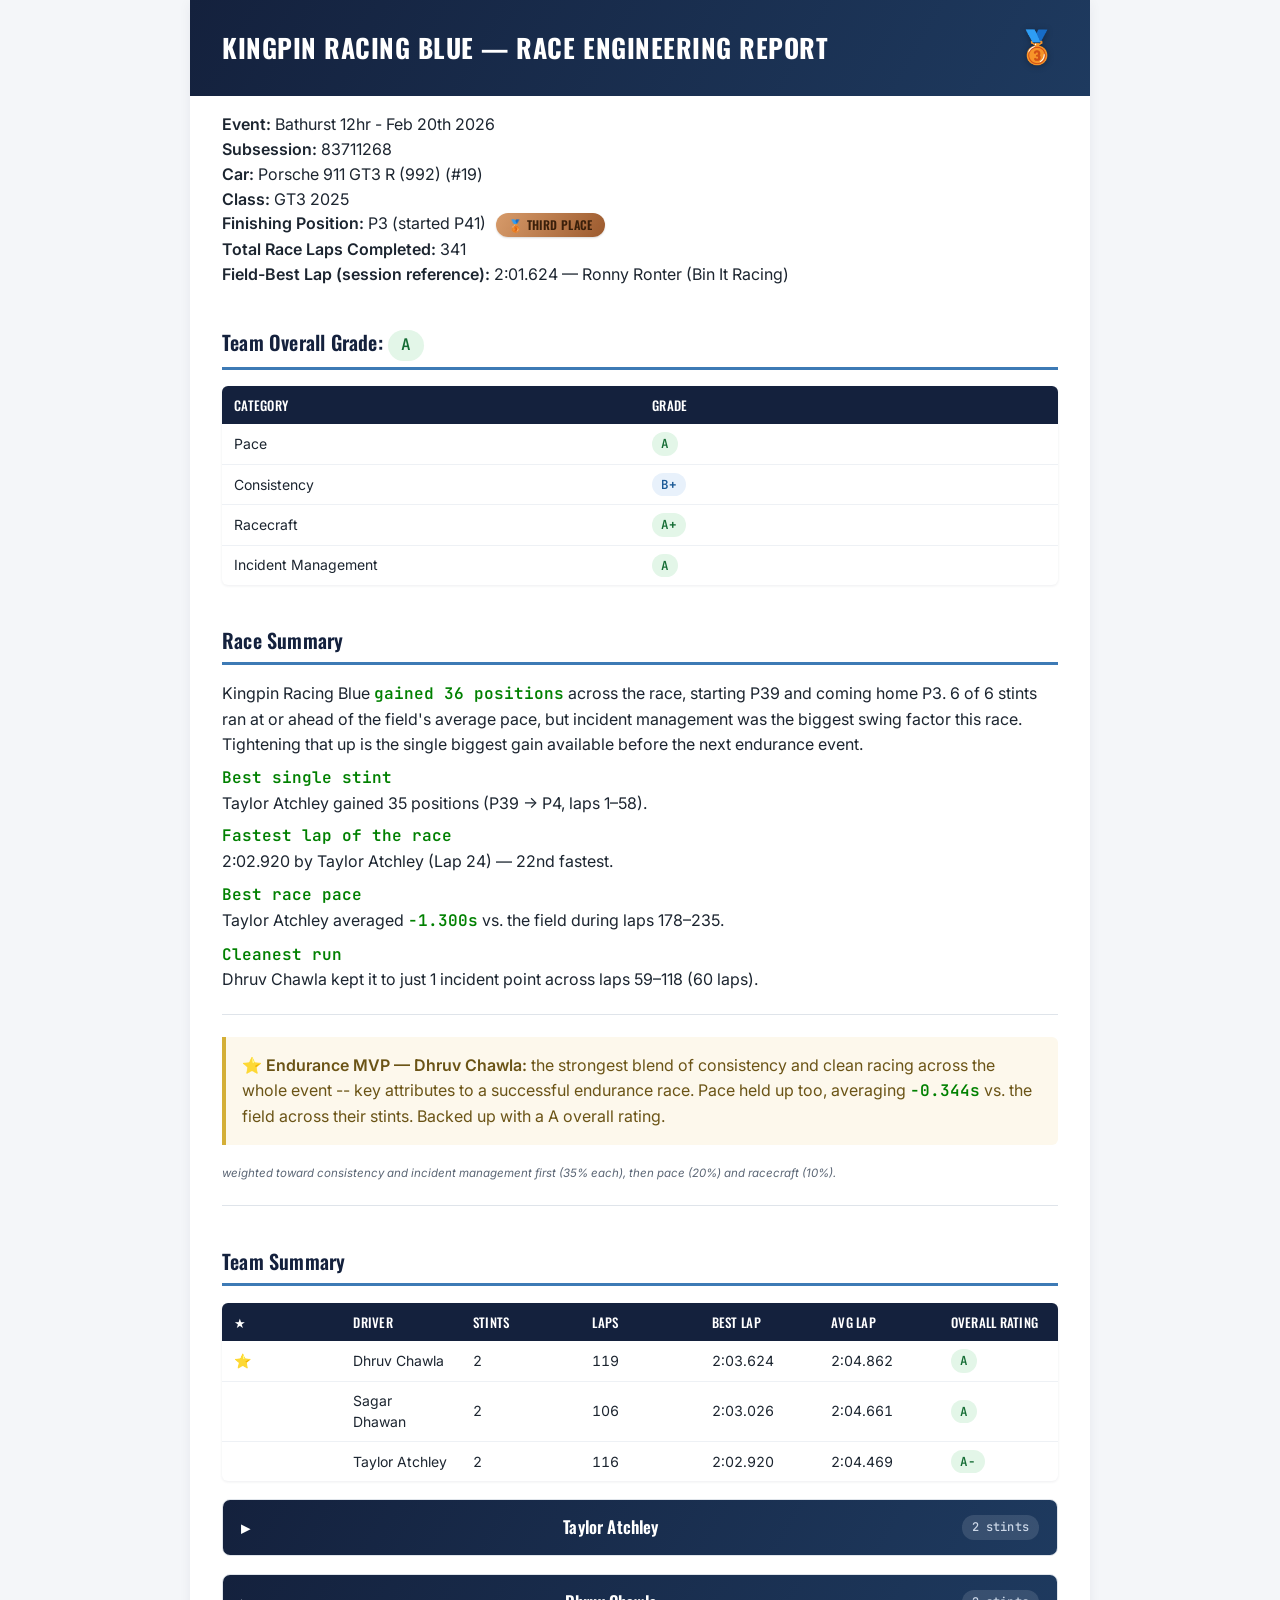
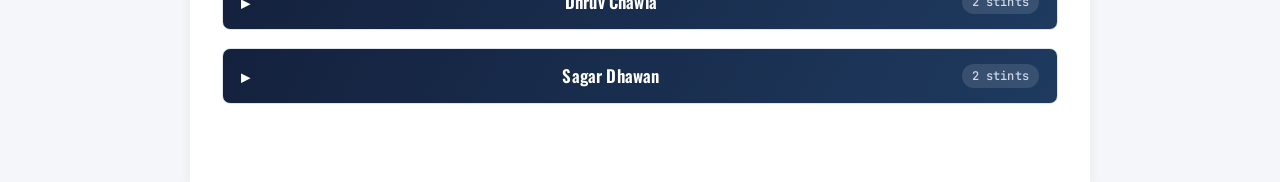
==== reports/Bathurst12hr.html @ 513c9153 "Add files via upload" ====
<!DOCTYPE html>
<html lang="en">
<head>
<meta charset="utf-8">
<meta name="viewport" content="width=device-width, initial-scale=1">
<title>Kingpin Racing Blue — Race Report</title>
<link rel="preconnect" href="https://fonts.googleapis.com">
<link href="https://fonts.googleapis.com/css2?family=Oswald:wght@500;600;700&family=Inter:wght@400;500;600&family=JetBrains+Mono:wght@500;600&display=swap" rel="stylesheet">
<style>
:root {
    --navy: #14213d;
    --navy-2: #1e3a5f;
    --accent: #3d7ab5;
    --bg: #f4f6f9;
    --card: #ffffff;
    --ink: #1c2530;
    --muted: #5b6675;
    --green-bg: #e3f6e8; --green-ink: #146c34;
    --blue-bg: #e8f1fb;  --blue-ink: #1c5a96;
    --amber-bg: #fdf3d9; --amber-ink: #8a6a08;
    --orange-bg: #fce3cf; --orange-ink: #9a4b13;
    --red-bg: #fbe0e0;   --red-ink: #a3211d;
}
* { box-sizing: border-box; }
body {
    margin: 0;
    background: var(--bg);
    color: var(--ink);
    font-family: 'Inter', -apple-system, sans-serif;
    line-height: 1.55;
}
h1 {
    font-family: 'Oswald', sans-serif;
    font-weight: 700;
    letter-spacing: 0.02em;
    text-transform: uppercase;
    color: #fff;
    background: linear-gradient(120deg, var(--navy), var(--navy-2));
    margin: 0;
    padding: 28px 32px;
    font-size: 26px;
}
h1.team-banner {
    font-size: 20px;
    padding: 18px 32px;
    background: linear-gradient(120deg, var(--accent), var(--navy-2));
}
hr.team-divider {
    border: none;
    border-top: 8px solid var(--bg);
    margin: 0;
}
h2 {
    font-family: 'Oswald', sans-serif;
    font-weight: 600;
    color: var(--navy);
    border-bottom: 3px solid var(--accent);
    padding-bottom: 6px;
    margin-top: 40px;
    font-size: 20px;
    letter-spacing: 0.01em;
    scroll-margin-top: 84px;
}
h3 {
    font-family: 'Oswald', sans-serif;
    font-weight: 600;
    color: var(--navy-2);
    margin-top: 26px;
    font-size: 16px;
    border-left: 4px solid var(--accent);
    padding-left: 10px;
    scroll-margin-top: 84px;
}
.driver-drawer {
    margin: 18px 0;
    border: 1px solid #dfe4ea;
    border-radius: 8px;
    overflow: hidden;
}
.driver-drawer summary {
    list-style: none;
    cursor: pointer;
    padding: 14px 18px;
    background: linear-gradient(120deg, var(--navy), var(--navy-2));
    color: #fff;
    display: flex;
    align-items: center;
    justify-content: space-between;
    font-family: 'Oswald', sans-serif;
    font-weight: 600;
    font-size: 17px;
    letter-spacing: 0.01em;
}
.driver-drawer summary::-webkit-details-marker { display: none; }
.driver-drawer summary::before {
    content: "▸";
    display: inline-block;
    margin-right: 10px;
    transition: transform 0.15s;
}
.driver-drawer[open] summary::before { transform: rotate(90deg); }
.driver-drawer summary:hover { background: linear-gradient(120deg, var(--navy-2), var(--accent)); }
.drawer-meta {
    font-family: 'JetBrains Mono', monospace;
    font-size: 12px;
    font-weight: 500;
    color: #cdd8e8;
    background: rgba(255,255,255,0.12);
    padding: 3px 10px;
    border-radius: 12px;
}
.drawer-body { padding: 4px 20px 8px 20px; }
.drawer-body h3:first-child { margin-top: 14px; }
strong { font-weight: 600; }
em { color: var(--muted); font-size: 0.72em; }
hr { border: none; border-top: 1px solid #dfe4ea; margin: 22px 0; }
blockquote {
    border-left: 4px solid #d4af37;
    margin: 14px 0;
    padding: 8px 16px;
    background: #fdf8ec;
    color: #6b5416;
    border-radius: 0 6px 6px 0;
}
table {
    border-collapse: collapse;
    width: 100%;
    table-layout: fixed;
    margin: 12px 0 18px 0;
    font-size: 14px;
    background: var(--card);
    box-shadow: 0 1px 3px rgba(20,33,61,0.08);
    border-radius: 6px;
    overflow: hidden;
}
th {
    background: var(--navy);
    color: #fff;
    text-align: left;
    padding: 9px 12px;
    font-family: 'Oswald', sans-serif;
    font-weight: 500;
    letter-spacing: 0.02em;
    font-size: 13px;
    text-transform: uppercase;
    word-wrap: break-word;
    overflow-wrap: break-word;
}
td {
    border-bottom: 1px solid #eef1f5;
    padding: 8px 12px;
    font-variant-numeric: tabular-nums;
    word-wrap: break-word;
    overflow-wrap: break-word;
}
tr:last-child td { border-bottom: none; }
tr:hover td { background: #fafbfd; }
.grade {
    display: inline-block;
    font-family: 'JetBrains Mono', monospace;
    font-weight: 600;
    font-size: 12.5px;
    padding: 2px 9px;
    border-radius: 20px;
}
h2 .grade { font-size: 16px; padding: 3px 13px; vertical-align: middle; }
.grade-A { background: var(--green-bg); color: var(--green-ink); }
.grade-B { background: var(--blue-bg); color: var(--blue-ink); }
.grade-C { background: var(--amber-bg); color: var(--amber-ink); }
.grade-D { background: var(--orange-bg); color: var(--orange-ink); }
.grade-F { background: var(--red-bg); color: var(--red-ink); }
.podium-badge {
    display: inline-block;
    font-family: 'Oswald', sans-serif;
    font-weight: 600;
    font-size: 12px;
    letter-spacing: 0.03em;
    padding: 3px 12px;
    border-radius: 20px;
    margin-left: 6px;
    vertical-align: middle;
    box-shadow: 0 1px 2px rgba(0,0,0,0.15);
}
.podium-badge.podium-gold { background: linear-gradient(120deg, #f7d774, #c9971a); color: #4a3200; }
.podium-badge.podium-silver { background: linear-gradient(120deg, #e6e9ec, #aab2ba); color: #2b3238; }
.podium-badge.podium-bronze { background: linear-gradient(120deg, #d79b6a, #9c5a2e); color: #3a1f0a; }
.banner-trophy {
    float: right;
    font-size: 32px;
    line-height: 1;
    filter: drop-shadow(0 1px 3px rgba(0,0,0,0.3));
}
h1.team-banner .banner-trophy { font-size: 26px; }
span[style*="color:green"] { font-weight: 600; font-family: 'JetBrains Mono', monospace; }
span[style*="color:red"] { font-weight: 600; font-family: 'JetBrains Mono', monospace; }
ul { margin: 6px 0 14px 0; padding-left: 22px; }
li { margin-bottom: 4px; }
p { margin: 8px 0; }
.wrap { max-width: 900px; margin: 0 auto; background: var(--card); box-shadow: 0 2px 12px rgba(20,33,61,0.06); min-height: 100vh; }
.content { padding: 8px 32px 60px 32px; }
@media (max-width: 640px) {
    h1 { font-size: 20px; padding: 20px 18px; }
    .content { padding: 4px 18px 40px 18px; }
    table { font-size: 11px; }
    th, td { padding: 5px 4px; }
    .grade { font-size: 10.5px; padding: 1px 6px; }
}
@media (prefers-reduced-motion: reduce) {
    * { scroll-behavior: auto !important; transition: none !important; }
}
html { scroll-behavior: smooth; }
</style>
</head>
<body>
<div class="wrap">
<h1>Kingpin Racing Blue — Race Engineering Report<span class="banner-trophy">🥉</span></h1>
<div class="content">


<p><strong>Event:</strong> Bathurst 12hr - Feb 20th 2026<br />
<strong>Subsession:</strong> 83711268<br />
<strong>Car:</strong> Porsche 911 GT3 R (992) (#19)<br />
<strong>Class:</strong> GT3 2025<br />
<strong>Finishing Position:</strong> P3 (started P41) <span class="podium-badge podium-bronze">🥉 THIRD PLACE</span><br />
<strong>Total Race Laps Completed:</strong> 341<br />
<strong>Field-Best Lap (session reference):</strong> 2:01.624 — Ronny Ronter (Bin It Racing)  </p>
<h2>Team Overall Grade: <span class="grade grade-A">A</span></h2>
<table>
<thead>
<tr>
<th>Category</th>
<th>Grade</th>
</tr>
</thead>
<tbody>
<tr>
<td>Pace</td>
<td><span class="grade grade-A">A</span></td>
</tr>
<tr>
<td>Consistency</td>
<td><span class="grade grade-B">B+</span></td>
</tr>
<tr>
<td>Racecraft</td>
<td><span class="grade grade-A">A+</span></td>
</tr>
<tr>
<td>Incident Management</td>
<td><span class="grade grade-A">A</span></td>
</tr>
</tbody>
</table>
<h2>Race Summary</h2>
<p>Kingpin Racing Blue <span style="color:green">gained 36 positions</span> across the race, starting P39 and coming home P3. 6 of 6 stints ran at or ahead of the field's average pace, but incident management was the biggest swing factor this race. Tightening that up is the single biggest gain available before the next endurance event.</p>
<p><strong><span style="color:green">Best single stint</span></strong><br />
Taylor Atchley gained 35 positions (P39 → P4, laps 1–58).</p>
<p><strong><span style="color:green">Fastest lap of the race</span></strong><br />
2:02.920 by Taylor Atchley (Lap 24) — 22nd fastest.</p>
<p><strong><span style="color:green">Best race pace</span></strong><br />
Taylor Atchley averaged <span style="color:green">-1.300s</span> vs. the field during laps 178–235.</p>
<p><strong><span style="color:green">Cleanest run</span></strong><br />
Dhruv Chawla kept it to just 1 incident point across laps 59–118 (60 laps).</p>
<hr />
<blockquote>
<p>⭐ <strong>Endurance MVP — Dhruv Chawla:</strong> the strongest blend of consistency and clean racing across the whole event -- key attributes to a successful endurance race. Pace held up too, averaging <span style="color:green">-0.344s</span> vs. the field across their stints. Backed up with a A overall rating.</p>
</blockquote>
<p><em>weighted toward consistency and incident management first (35% each), then pace (20%) and racecraft (10%).</em></p>
<hr />
<h2>Team Summary</h2>
<table>
<thead>
<tr>
<th>★</th>
<th>Driver</th>
<th>Stints</th>
<th>Laps</th>
<th>Best Lap</th>
<th>Avg Lap</th>
<th>Overall Rating</th>
</tr>
</thead>
<tbody>
<tr>
<td>⭐</td>
<td>Dhruv Chawla</td>
<td>2</td>
<td>119</td>
<td>2:03.624</td>
<td>2:04.862</td>
<td><span class="grade grade-A">A</span></td>
</tr>
<tr>
<td></td>
<td>Sagar Dhawan</td>
<td>2</td>
<td>106</td>
<td>2:03.026</td>
<td>2:04.661</td>
<td><span class="grade grade-A">A</span></td>
</tr>
<tr>
<td></td>
<td>Taylor Atchley</td>
<td>2</td>
<td>116</td>
<td>2:02.920</td>
<td>2:04.469</td>
<td><span class="grade grade-A">A-</span></td>
</tr>
</tbody>
</table>
<details class="driver-drawer"><summary><span class="drawer-name">Taylor Atchley</span><span class="drawer-meta">2 stints</span></summary><div class="drawer-body">
<h3>Stint 1 — Laps 1–58 (58 laps)</h3>
<ul>
<li><strong>Position:</strong> P39 → P4 (<span style="color:green">Gained 35</span>)</li>
<li><strong>Fastest Lap:</strong> 2:02.920 (Lap 24)</li>
<li><strong>Average Lap:</strong> 2:04.393</li>
<li><strong>Consistency Rating:</strong> Moderate</li>
<li><strong>Lap Trend:</strong> 🟢 <span style="color:green">-1.847s</span></li>
</ul>
<table>
<thead>
<tr>
<th>Pace</th>
<th>Consistency</th>
<th>Racecraft</th>
<th>Incident Management</th>
</tr>
</thead>
<tbody>
<tr>
<td><span class="grade grade-A">A</span></td>
<td><span class="grade grade-B">B+</span></td>
<td><span class="grade grade-A">A+</span></td>
<td><span class="grade grade-C">C</span></td>
</tr>
</tbody>
</table>
<p><strong>Incident Analysis:</strong> 6 flagged laps.<br />
  4x off track, 2x car contact</p>
<p>🟢 <strong>Strengths:</strong><br />
- Pace actually improved through the stint -- strong tire/fuel management or building confidence.<br />
- Net position gain of 35 during the stint.</p>
<p>🟡 <strong>Opportunities:</strong><br />
- Lap time spread was moderate (stdev 0.665s) -- tightening the consistency band would add free pace over a full stint.<br />
- 6 incident-flagged laps this stint -- 4x off track, 2x car contact.</p>
<p>🔴 <strong>Critical Moments:</strong> <strong>Time Loss: 27.992s</strong><br />
- Lap 1: car contact — <span style="color:red">+18.745s</span>.<br />
- Lap 3: car contact — <span style="color:red">+9.247s</span>.</p>
<hr />
<h3>Stint 2 — Laps 178–235 (58 laps)</h3>
<ul>
<li><strong>Position:</strong> P4 → P2 (<span style="color:green">Gained 2</span>)</li>
<li><strong>Fastest Lap:</strong> 2:03.779 (Lap 205)</li>
<li><strong>Average Lap:</strong> 2:04.546</li>
<li><strong>Consistency Rating:</strong> Strong</li>
<li><strong>Lap Trend:</strong> 🟢 <span style="color:green">-0.310s</span></li>
</ul>
<table>
<thead>
<tr>
<th>Pace</th>
<th>Consistency</th>
<th>Racecraft</th>
<th>Incident Management</th>
</tr>
</thead>
<tbody>
<tr>
<td><span class="grade grade-A">A+</span></td>
<td><span class="grade grade-A">A-</span></td>
<td><span class="grade grade-A">A+</span></td>
<td><span class="grade grade-A">A+</span></td>
</tr>
</tbody>
</table>
<p><strong>Incident Analysis:</strong> 2 flagged laps.<br />
  2x off track</p>
<p>🟢 <strong>Strengths:</strong><br />
- Strong lap-to-lap consistency (stdev 0.495s).<br />
- Pace actually improved through the stint -- strong tire/fuel management or building confidence.<br />
- Net position gain of 2 during the stint.</p>
<p>🟡 <strong>Opportunities:</strong><br />
- No major red flags -- fine-tune qualifying-style one-lap pace for even more headroom.</p>
<hr />
<p><strong>Engineering Notes</strong><br />
- One contact incident -- review the traffic situation on replay to see if it was avoidable.<br />
- Stint 2: Nothing atypical to flag -- solid, representative stint with no driver-ability concerns.</p>
<hr />
</div></details><details class="driver-drawer"><summary><span class="drawer-name">Dhruv Chawla</span><span class="drawer-meta">2 stints</span></summary><div class="drawer-body">
<h3>Stint 1 — Laps 59–118 (60 laps)</h3>
<ul>
<li><strong>Position:</strong> P6 → P4 (<span style="color:green">Gained 2</span>)</li>
<li><strong>Fastest Lap:</strong> 2:03.624 (Lap 115)</li>
<li><strong>Average Lap:</strong> 2:04.528</li>
<li><strong>Consistency Rating:</strong> Moderate</li>
<li><strong>Lap Trend:</strong> 🟢 <span style="color:green">-0.815s</span></li>
</ul>
<table>
<thead>
<tr>
<th>Pace</th>
<th>Consistency</th>
<th>Racecraft</th>
<th>Incident Management</th>
</tr>
</thead>
<tbody>
<tr>
<td><span class="grade grade-B">B+</span></td>
<td><span class="grade grade-B">B+</span></td>
<td><span class="grade grade-A">A+</span></td>
<td><span class="grade grade-A">A+</span></td>
</tr>
</tbody>
</table>
<p><strong>Incident Analysis:</strong> 1 flagged lap.<br />
  1x off track</p>
<p>🟢 <strong>Strengths:</strong><br />
- Pace actually improved through the stint -- strong tire/fuel management or building confidence.<br />
- Net position gain of 2 during the stint.</p>
<p>🟡 <strong>Opportunities:</strong><br />
- Lap time spread was moderate (stdev 0.646s) -- tightening the consistency band would add free pace over a full stint.</p>
<p>🔴 <strong>Critical Moments:</strong> <strong>Time Loss: 3.230s</strong><br />
- Lap 61: off track — <span style="color:red">+3.230s</span>.</p>
<hr />
<h3>Stint 2 — Laps 236–294 (59 laps)</h3>
<ul>
<li><strong>Position:</strong> P3 → P2 (<span style="color:green">Gained 1</span>)</li>
<li><strong>Fastest Lap:</strong> 2:04.161 (Lap 278)</li>
<li><strong>Average Lap:</strong> 2:05.202</li>
<li><strong>Consistency Rating:</strong> Moderate</li>
<li><strong>Lap Trend:</strong> 🟢 <span style="color:green">-0.518s</span></li>
</ul>
<table>
<thead>
<tr>
<th>Pace</th>
<th>Consistency</th>
<th>Racecraft</th>
<th>Incident Management</th>
</tr>
</thead>
<tbody>
<tr>
<td><span class="grade grade-B">B+</span></td>
<td><span class="grade grade-A">A-</span></td>
<td><span class="grade grade-A">A+</span></td>
<td><span class="grade grade-A">A+</span></td>
</tr>
</tbody>
</table>
<p><strong>Incident Analysis:</strong> 1 flagged lap.<br />
  1x off track</p>
<p>🟢 <strong>Strengths:</strong><br />
- Pace actually improved through the stint -- strong tire/fuel management or building confidence.<br />
- Net position gain of 1 during the stint.</p>
<p>🟡 <strong>Opportunities:</strong><br />
- Lap time spread was moderate (stdev 0.606s) -- tightening the consistency band would add free pace over a full stint.</p>
<hr />
<p><strong>Engineering Notes</strong><br />
- Stint 1: Nothing atypical to flag -- solid, representative stint with no driver-ability concerns.<br />
- Stint 2: Nothing atypical to flag -- solid, representative stint with no driver-ability concerns.</p>
<hr />
</div></details><details class="driver-drawer"><summary><span class="drawer-name">Sagar Dhawan</span><span class="drawer-meta">2 stints</span></summary><div class="drawer-body">
<h3>Stint 1 — Laps 119–177 (59 laps)</h3>
<ul>
<li><strong>Position:</strong> P4 → P2 (<span style="color:green">Gained 2</span>)</li>
<li><strong>Fastest Lap:</strong> 2:03.026 (Lap 176)</li>
<li><strong>Average Lap:</strong> 2:04.180</li>
<li><strong>Consistency Rating:</strong> Strong</li>
<li><strong>Lap Trend:</strong> 🟢 <span style="color:green">-0.493s</span></li>
</ul>
<table>
<thead>
<tr>
<th>Pace</th>
<th>Consistency</th>
<th>Racecraft</th>
<th>Incident Management</th>
</tr>
</thead>
<tbody>
<tr>
<td><span class="grade grade-A">A+</span></td>
<td><span class="grade grade-A">A-</span></td>
<td><span class="grade grade-A">A+</span></td>
<td><span class="grade grade-A">A+</span></td>
</tr>
</tbody>
</table>
<p><strong>Incident Analysis:</strong> 3 flagged laps.<br />
  3x off track</p>
<p>🟢 <strong>Strengths:</strong><br />
- Strong lap-to-lap consistency (stdev 0.508s).<br />
- Pace actually improved through the stint -- strong tire/fuel management or building confidence.<br />
- Net position gain of 2 during the stint.</p>
<p>🟡 <strong>Opportunities:</strong><br />
- 3 incident-flagged laps this stint -- 3x off track.</p>
<p>🔴 <strong>Critical Moments:</strong> <strong>Time Loss: 5.338s</strong><br />
- Lap 151: off track — <span style="color:red">+2.956s</span>.<br />
- Lap 137: off track — <span style="color:red">+2.381s</span>.</p>
<hr />
<h3>Stint 2 — Laps 295–341 (47 laps)</h3>
<ul>
<li><strong>Position:</strong> P3 → P3 (Held position)</li>
<li><strong>Fastest Lap:</strong> 2:03.699 (Lap 322)</li>
<li><strong>Average Lap:</strong> 2:05.283</li>
<li><strong>Consistency Rating:</strong> <span style="color:red">Inconsistent</span></li>
<li><strong>Lap Trend:</strong> 🔴 <span style="color:red">+1.410s</span></li>
</ul>
<table>
<thead>
<tr>
<th>Pace</th>
<th>Consistency</th>
<th>Racecraft</th>
<th>Incident Management</th>
</tr>
</thead>
<tbody>
<tr>
<td><span class="grade grade-B">B+</span></td>
<td><span class="grade grade-C">C+</span></td>
<td><span class="grade grade-A">A+</span></td>
<td><span class="grade grade-B">B</span></td>
</tr>
</tbody>
</table>
<p><strong>Incident Analysis:</strong> 3 flagged laps.<br />
  3x off track, 1x car contact</p>
<p>🟢 <strong>Strengths:</strong><br />
- Completed the stint and kept the car on track for the handoff.</p>
<p>🟡 <strong>Opportunities:</strong><br />
- Lap time spread was inconsistent (stdev 1.044s) -- tightening the consistency band would add free pace over a full stint.<br />
- Pace dropped 1.410s from the start to the end of the run -- worth reviewing tire management/fuel-save technique late in stints.<br />
- 3 incident-flagged laps this stint -- 3x off track, 1x car contact.</p>
<p>🔴 <strong>Critical Moments:</strong> <strong>Time Loss: 4.965s</strong><br />
- Lap 326: off track, car contact — <span style="color:red">+4.965s</span>.</p>
<hr />
<p><strong>Engineering Notes</strong><br />
- One contact incident -- review the traffic situation on replay to see if it was avoidable.<br />
- Significant late-stint pace drop-off -- consider a shorter stint length or earlier management cues next time.<br />
- Stint 1: Nothing atypical to flag -- solid, representative stint with no driver-ability concerns.</p></div></details>
</div>
</div>
</body>
</html>
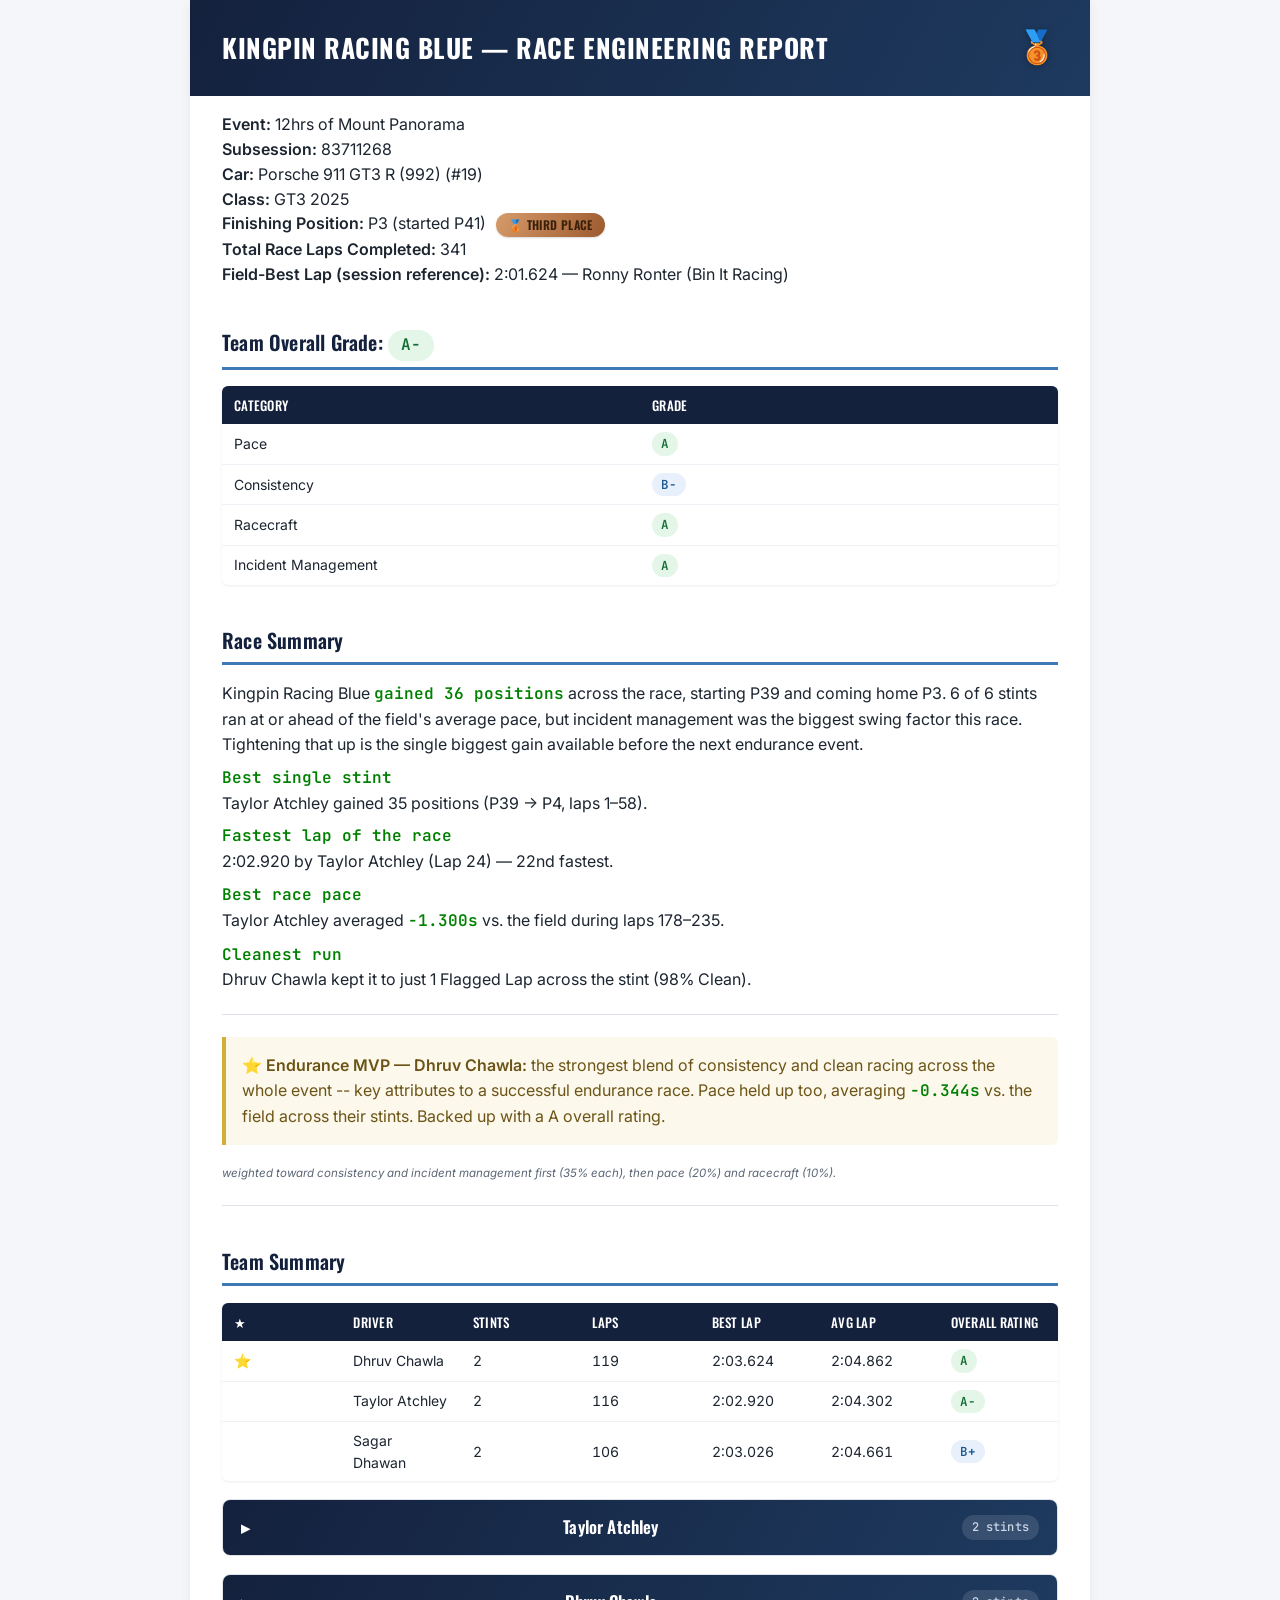
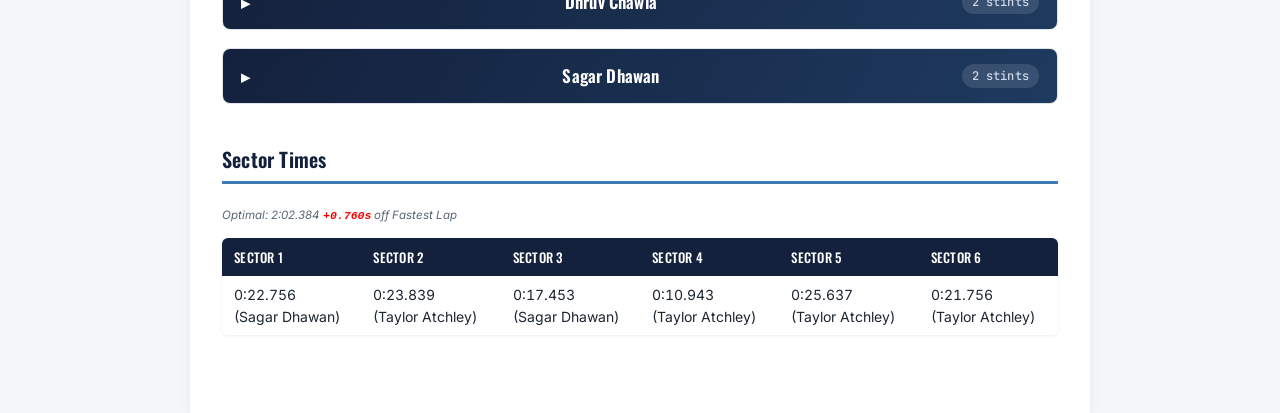
==== commit c153251e: "Update Bathurst12hr.html" ====
--- a/reports/Bathurst12hr.html
+++ b/reports/Bathurst12hr.html
@@ -3,6 +3,7 @@
 <head>
 <meta charset="utf-8">
 <meta name="viewport" content="width=device-width, initial-scale=1">
+<meta name="description" content="Race report for 12hrs of Mount Panorama.">
 <title>Kingpin Racing Blue — Race Report</title>
 <link rel="preconnect" href="https://fonts.googleapis.com">
 <link href="https://fonts.googleapis.com/css2?family=Oswald:wght@500;600;700&family=Inter:wght@400;500;600&family=JetBrains+Mono:wght@500;600&display=swap" rel="stylesheet">
@@ -217,14 +218,14 @@
 <div class="content">
 
 
-<p><strong>Event:</strong> Bathurst 12hr - Feb 20th 2026<br />
+<p><strong>Event:</strong> 12hrs of Mount Panorama<br />
 <strong>Subsession:</strong> 83711268<br />
 <strong>Car:</strong> Porsche 911 GT3 R (992) (#19)<br />
 <strong>Class:</strong> GT3 2025<br />
 <strong>Finishing Position:</strong> P3 (started P41) <span class="podium-badge podium-bronze">🥉 THIRD PLACE</span><br />
 <strong>Total Race Laps Completed:</strong> 341<br />
 <strong>Field-Best Lap (session reference):</strong> 2:01.624 — Ronny Ronter (Bin It Racing)  </p>
-<h2>Team Overall Grade: <span class="grade grade-A">A</span></h2>
+<h2>Team Overall Grade: <span class="grade grade-A">A-</span></h2>
 <table>
 <thead>
 <tr>
@@ -239,11 +240,11 @@
 </tr>
 <tr>
 <td>Consistency</td>
-<td><span class="grade grade-B">B+</span></td>
+<td><span class="grade grade-B">B-</span></td>
 </tr>
 <tr>
 <td>Racecraft</td>
-<td><span class="grade grade-A">A+</span></td>
+<td><span class="grade grade-A">A</span></td>
 </tr>
 <tr>
 <td>Incident Management</td>
@@ -260,7 +261,7 @@
 <p><strong><span style="color:green">Best race pace</span></strong><br />
 Taylor Atchley averaged <span style="color:green">-1.300s</span> vs. the field during laps 178–235.</p>
 <p><strong><span style="color:green">Cleanest run</span></strong><br />
-Dhruv Chawla kept it to just 1 incident point across laps 59–118 (60 laps).</p>
+Dhruv Chawla kept it to just 1 Flagged Lap across the stint (98% Clean).</p>
 <hr />
 <blockquote>
 <p>⭐ <strong>Endurance MVP — Dhruv Chawla:</strong> the strongest blend of consistency and clean racing across the whole event -- key attributes to a successful endurance race. Pace held up too, averaging <span style="color:green">-0.344s</span> vs. the field across their stints. Backed up with a A overall rating.</p>
@@ -292,21 +293,21 @@
 </tr>
 <tr>
 <td></td>
+<td>Taylor Atchley</td>
+<td>2</td>
+<td>116</td>
+<td>2:02.920</td>
+<td>2:04.302</td>
+<td><span class="grade grade-A">A-</span></td>
+</tr>
+<tr>
+<td></td>
 <td>Sagar Dhawan</td>
 <td>2</td>
 <td>106</td>
 <td>2:03.026</td>
 <td>2:04.661</td>
-<td><span class="grade grade-A">A</span></td>
-</tr>
-<tr>
-<td></td>
-<td>Taylor Atchley</td>
-<td>2</td>
-<td>116</td>
-<td>2:02.920</td>
-<td>2:04.469</td>
-<td><span class="grade grade-A">A-</span></td>
+<td><span class="grade grade-B">B+</span></td>
 </tr>
 </tbody>
 </table>
@@ -315,9 +316,9 @@
 <ul>
 <li><strong>Position:</strong> P39 → P4 (<span style="color:green">Gained 35</span>)</li>
 <li><strong>Fastest Lap:</strong> 2:02.920 (Lap 24)</li>
-<li><strong>Average Lap:</strong> 2:04.393</li>
-<li><strong>Consistency Rating:</strong> Moderate</li>
-<li><strong>Lap Trend:</strong> 🟢 <span style="color:green">-1.847s</span></li>
+<li><strong>Average Lap:</strong> 2:04.059</li>
+<li><strong>Consistency Rating:</strong> Strong</li>
+<li><strong>Lap Trend:</strong> 🟢 <span style="color:green">-0.868s</span></li>
 </ul>
 <table>
 <thead>
@@ -331,7 +332,7 @@
 <tbody>
 <tr>
 <td><span class="grade grade-A">A</span></td>
-<td><span class="grade grade-B">B+</span></td>
+<td><span class="grade grade-B">B-</span></td>
 <td><span class="grade grade-A">A+</span></td>
 <td><span class="grade grade-C">C</span></td>
 </tr>
@@ -340,14 +341,14 @@
 <p><strong>Incident Analysis:</strong> 6 flagged laps.<br />
   4x off track, 2x car contact</p>
 <p>🟢 <strong>Strengths:</strong><br />
-- Pace actually improved through the stint -- strong tire/fuel management or building confidence.<br />
+- Strong lap-to-lap consistency (stdev 0.665s).<br />
+- Lap times improved as the stint progressed, showing excellent adaptation and tire management.<br />
 - Net position gain of 35 during the stint.</p>
 <p>🟡 <strong>Opportunities:</strong><br />
-- Lap time spread was moderate (stdev 0.665s) -- tightening the consistency band would add free pace over a full stint.<br />
 - 6 incident-flagged laps this stint -- 4x off track, 2x car contact.</p>
-<p>🔴 <strong>Critical Moments:</strong> <strong>Time Loss: 27.992s</strong><br />
-- Lap 1: car contact — <span style="color:red">+18.745s</span>.<br />
-- Lap 3: car contact — <span style="color:red">+9.247s</span>.</p>
+<p>🔴 <strong>Critical Moments:</strong> <strong>Time Loss: 28.662s</strong><br />
+- Lap 1: car contact — <span style="color:red">+19.079s</span>.<br />
+- Lap 3: car contact — <span style="color:red">+9.582s</span>.</p>
 <hr />
 <h3>Stint 2 — Laps 178–235 (58 laps)</h3>
 <ul>
@@ -369,7 +370,7 @@
 <tbody>
 <tr>
 <td><span class="grade grade-A">A+</span></td>
-<td><span class="grade grade-A">A-</span></td>
+<td><span class="grade grade-B">B+</span></td>
 <td><span class="grade grade-A">A+</span></td>
 <td><span class="grade grade-A">A+</span></td>
 </tr>
@@ -379,14 +380,37 @@
   2x off track</p>
 <p>🟢 <strong>Strengths:</strong><br />
 - Strong lap-to-lap consistency (stdev 0.495s).<br />
-- Pace actually improved through the stint -- strong tire/fuel management or building confidence.<br />
+- Lap times improved as the stint progressed, showing excellent adaptation and tire management.<br />
 - Net position gain of 2 during the stint.</p>
 <p>🟡 <strong>Opportunities:</strong><br />
-- No major red flags -- fine-tune qualifying-style one-lap pace for even more headroom.</p>
+- A strong, clean performance.  Find the Last 1%.</p>
 <hr />
 <p><strong>Engineering Notes</strong><br />
-- One contact incident -- review the traffic situation on replay to see if it was avoidable.<br />
-- Stint 2: Nothing atypical to flag -- solid, representative stint with no driver-ability concerns.</p>
+- 2x car contact incidents -- Making friends.. One Door at a time..<br />
+- Textbook rhythm in Stint 2, this is the Benchmark!</p>
+<p><strong>Sector Consistency</strong></p>
+<table>
+<thead>
+<tr>
+<th>Sector 1</th>
+<th>Sector 2</th>
+<th>Sector 3</th>
+<th>Sector 4</th>
+<th>Sector 5</th>
+<th>Sector 6</th>
+</tr>
+</thead>
+<tbody>
+<tr>
+<td><span style="color:purple">0.095s</span></td>
+<td>0.280s</td>
+<td><span style="color:purple">0.210s</span></td>
+<td><span style="color:purple">0.124s</span></td>
+<td><span style="color:purple">0.173s</span></td>
+<td><span style="color:purple">0.201s</span></td>
+</tr>
+</tbody>
+</table>
 <hr />
 </div></details><details class="driver-drawer"><summary><span class="drawer-name">Dhruv Chawla</span><span class="drawer-meta">2 stints</span></summary><div class="drawer-body">
 <h3>Stint 1 — Laps 59–118 (60 laps)</h3>
@@ -394,7 +418,7 @@
 <li><strong>Position:</strong> P6 → P4 (<span style="color:green">Gained 2</span>)</li>
 <li><strong>Fastest Lap:</strong> 2:03.624 (Lap 115)</li>
 <li><strong>Average Lap:</strong> 2:04.528</li>
-<li><strong>Consistency Rating:</strong> Moderate</li>
+<li><strong>Consistency Rating:</strong> Strong</li>
 <li><strong>Lap Trend:</strong> 🟢 <span style="color:green">-0.815s</span></li>
 </ul>
 <table>
@@ -408,8 +432,8 @@
 </thead>
 <tbody>
 <tr>
-<td><span class="grade grade-B">B+</span></td>
-<td><span class="grade grade-B">B+</span></td>
+<td><span class="grade grade-A">A-</span></td>
+<td><span class="grade grade-B">B-</span></td>
 <td><span class="grade grade-A">A+</span></td>
 <td><span class="grade grade-A">A+</span></td>
 </tr>
@@ -418,10 +442,11 @@
 <p><strong>Incident Analysis:</strong> 1 flagged lap.<br />
   1x off track</p>
 <p>🟢 <strong>Strengths:</strong><br />
-- Pace actually improved through the stint -- strong tire/fuel management or building confidence.<br />
+- Strong lap-to-lap consistency (stdev 0.646s).<br />
+- Lap times improved as the stint progressed, showing excellent adaptation and tire management.<br />
 - Net position gain of 2 during the stint.</p>
 <p>🟡 <strong>Opportunities:</strong><br />
-- Lap time spread was moderate (stdev 0.646s) -- tightening the consistency band would add free pace over a full stint.</p>
+- A strong, clean performance.  Find the Last 1%.</p>
 <p>🔴 <strong>Critical Moments:</strong> <strong>Time Loss: 3.230s</strong><br />
 - Lap 61: off track — <span style="color:red">+3.230s</span>.</p>
 <hr />
@@ -430,7 +455,7 @@
 <li><strong>Position:</strong> P3 → P2 (<span style="color:green">Gained 1</span>)</li>
 <li><strong>Fastest Lap:</strong> 2:04.161 (Lap 278)</li>
 <li><strong>Average Lap:</strong> 2:05.202</li>
-<li><strong>Consistency Rating:</strong> Moderate</li>
+<li><strong>Consistency Rating:</strong> Strong</li>
 <li><strong>Lap Trend:</strong> 🟢 <span style="color:green">-0.518s</span></li>
 </ul>
 <table>
@@ -444,8 +469,8 @@
 </thead>
 <tbody>
 <tr>
-<td><span class="grade grade-B">B+</span></td>
 <td><span class="grade grade-A">A-</span></td>
+<td><span class="grade grade-B">B</span></td>
 <td><span class="grade grade-A">A+</span></td>
 <td><span class="grade grade-A">A+</span></td>
 </tr>
@@ -454,14 +479,17 @@
 <p><strong>Incident Analysis:</strong> 1 flagged lap.<br />
   1x off track</p>
 <p>🟢 <strong>Strengths:</strong><br />
-- Pace actually improved through the stint -- strong tire/fuel management or building confidence.<br />
+- Strong lap-to-lap consistency (stdev 0.606s).<br />
+- Lap times improved as the stint progressed, showing excellent adaptation and tire management.<br />
 - Net position gain of 1 during the stint.</p>
 <p>🟡 <strong>Opportunities:</strong><br />
-- Lap time spread was moderate (stdev 0.606s) -- tightening the consistency band would add free pace over a full stint.</p>
+- A strong, clean performance.  Find the Last 1%.</p>
 <hr />
 <p><strong>Engineering Notes</strong><br />
-- Stint 1: Nothing atypical to flag -- solid, representative stint with no driver-ability concerns.<br />
-- Stint 2: Nothing atypical to flag -- solid, representative stint with no driver-ability concerns.</p>
+- Textbook rhythm in Stint 1, this is the Benchmark!<br />
+- Textbook rhythm in Stint 2, this is the Benchmark!</p>
+<p><strong>Sector Consistency</strong></p>
+<p><em>Individual sector data is unavailable.</em></p>
 <hr />
 </div></details><details class="driver-drawer"><summary><span class="drawer-name">Sagar Dhawan</span><span class="drawer-meta">2 stints</span></summary><div class="drawer-body">
 <h3>Stint 1 — Laps 119–177 (59 laps)</h3>
@@ -484,8 +512,8 @@
 <tbody>
 <tr>
 <td><span class="grade grade-A">A+</span></td>
-<td><span class="grade grade-A">A-</span></td>
-<td><span class="grade grade-A">A+</span></td>
+<td><span class="grade grade-B">B</span></td>
+<td><span class="grade grade-B">B+</span></td>
 <td><span class="grade grade-A">A+</span></td>
 </tr>
 </tbody>
@@ -494,7 +522,7 @@
   3x off track</p>
 <p>🟢 <strong>Strengths:</strong><br />
 - Strong lap-to-lap consistency (stdev 0.508s).<br />
-- Pace actually improved through the stint -- strong tire/fuel management or building confidence.<br />
+- Lap times improved as the stint progressed, showing excellent adaptation and tire management.<br />
 - Net position gain of 2 during the stint.</p>
 <p>🟡 <strong>Opportunities:</strong><br />
 - 3 incident-flagged laps this stint -- 3x off track.</p>
@@ -521,9 +549,9 @@
 </thead>
 <tbody>
 <tr>
-<td><span class="grade grade-B">B+</span></td>
-<td><span class="grade grade-C">C+</span></td>
-<td><span class="grade grade-A">A+</span></td>
+<td><span class="grade grade-A">A-</span></td>
+<td><span class="grade grade-D">D</span></td>
+<td><span class="grade grade-B">B-</span></td>
 <td><span class="grade grade-B">B</span></td>
 </tr>
 </tbody>
@@ -531,19 +559,66 @@
 <p><strong>Incident Analysis:</strong> 3 flagged laps.<br />
   3x off track, 1x car contact</p>
 <p>🟢 <strong>Strengths:</strong><br />
-- Completed the stint and kept the car on track for the handoff.</p>
+- Delivered the Package. Next Time Faster..</p>
 <p>🟡 <strong>Opportunities:</strong><br />
-- Lap time spread was inconsistent (stdev 1.044s) -- tightening the consistency band would add free pace over a full stint.<br />
-- Pace dropped 1.410s from the start to the end of the run -- worth reviewing tire management/fuel-save technique late in stints.<br />
+- Lap time spread was inconsistent (stdev 1.044s) -- Consistency creates Speed.<br />
+- Pace dropped 1.410s from the start to the end of the run -- Save the Fuel, Save the Tires, Save the Pace.<br />
 - 3 incident-flagged laps this stint -- 3x off track, 1x car contact.</p>
 <p>🔴 <strong>Critical Moments:</strong> <strong>Time Loss: 4.965s</strong><br />
 - Lap 326: off track, car contact — <span style="color:red">+4.965s</span>.</p>
 <hr />
 <p><strong>Engineering Notes</strong><br />
-- One contact incident -- review the traffic situation on replay to see if it was avoidable.<br />
-- Significant late-stint pace drop-off -- consider a shorter stint length or earlier management cues next time.<br />
-- Stint 1: Nothing atypical to flag -- solid, representative stint with no driver-ability concerns.</p></div></details>
+- Textbook rhythm in Stint 1, this is the Benchmark!<br />
+- Car contact incident -- Zero contact is always faster than fixing damage..<br />
+- Significant late-stint pace drop-off -- Save It Early, Use It Late.  Every Slide Has a Cost..</p>
+<p><strong>Sector Consistency</strong></p>
+<table>
+<thead>
+<tr>
+<th>Sector 1</th>
+<th>Sector 2</th>
+<th>Sector 3</th>
+<th>Sector 4</th>
+<th>Sector 5</th>
+<th>Sector 6</th>
+</tr>
+</thead>
+<tbody>
+<tr>
+<td>0.137s</td>
+<td><span style="color:purple">0.221s</span></td>
+<td>0.240s</td>
+<td>0.155s</td>
+<td>0.218s</td>
+<td>0.243s</td>
+</tr>
+</tbody>
+</table>
+</div></details><h2>Sector Times</h2>
+<p><em>Optimal: 2:02.384</em>  <em><span style="color:red">+0.760s</span> off Fastest Lap</em></p>
+<table>
+<thead>
+<tr>
+<th>Sector 1</th>
+<th>Sector 2</th>
+<th>Sector 3</th>
+<th>Sector 4</th>
+<th>Sector 5</th>
+<th>Sector 6</th>
+</tr>
+</thead>
+<tbody>
+<tr>
+<td>0:22.756<br>(Sagar Dhawan)</td>
+<td>0:23.839<br>(Taylor Atchley)</td>
+<td>0:17.453<br>(Sagar Dhawan)</td>
+<td>0:10.943<br>(Taylor Atchley)</td>
+<td>0:25.637<br>(Taylor Atchley)</td>
+<td>0:21.756<br>(Taylor Atchley)</td>
+</tr>
+</tbody>
+</table>
 </div>
 </div>
 </body>
-</html>+</html>
